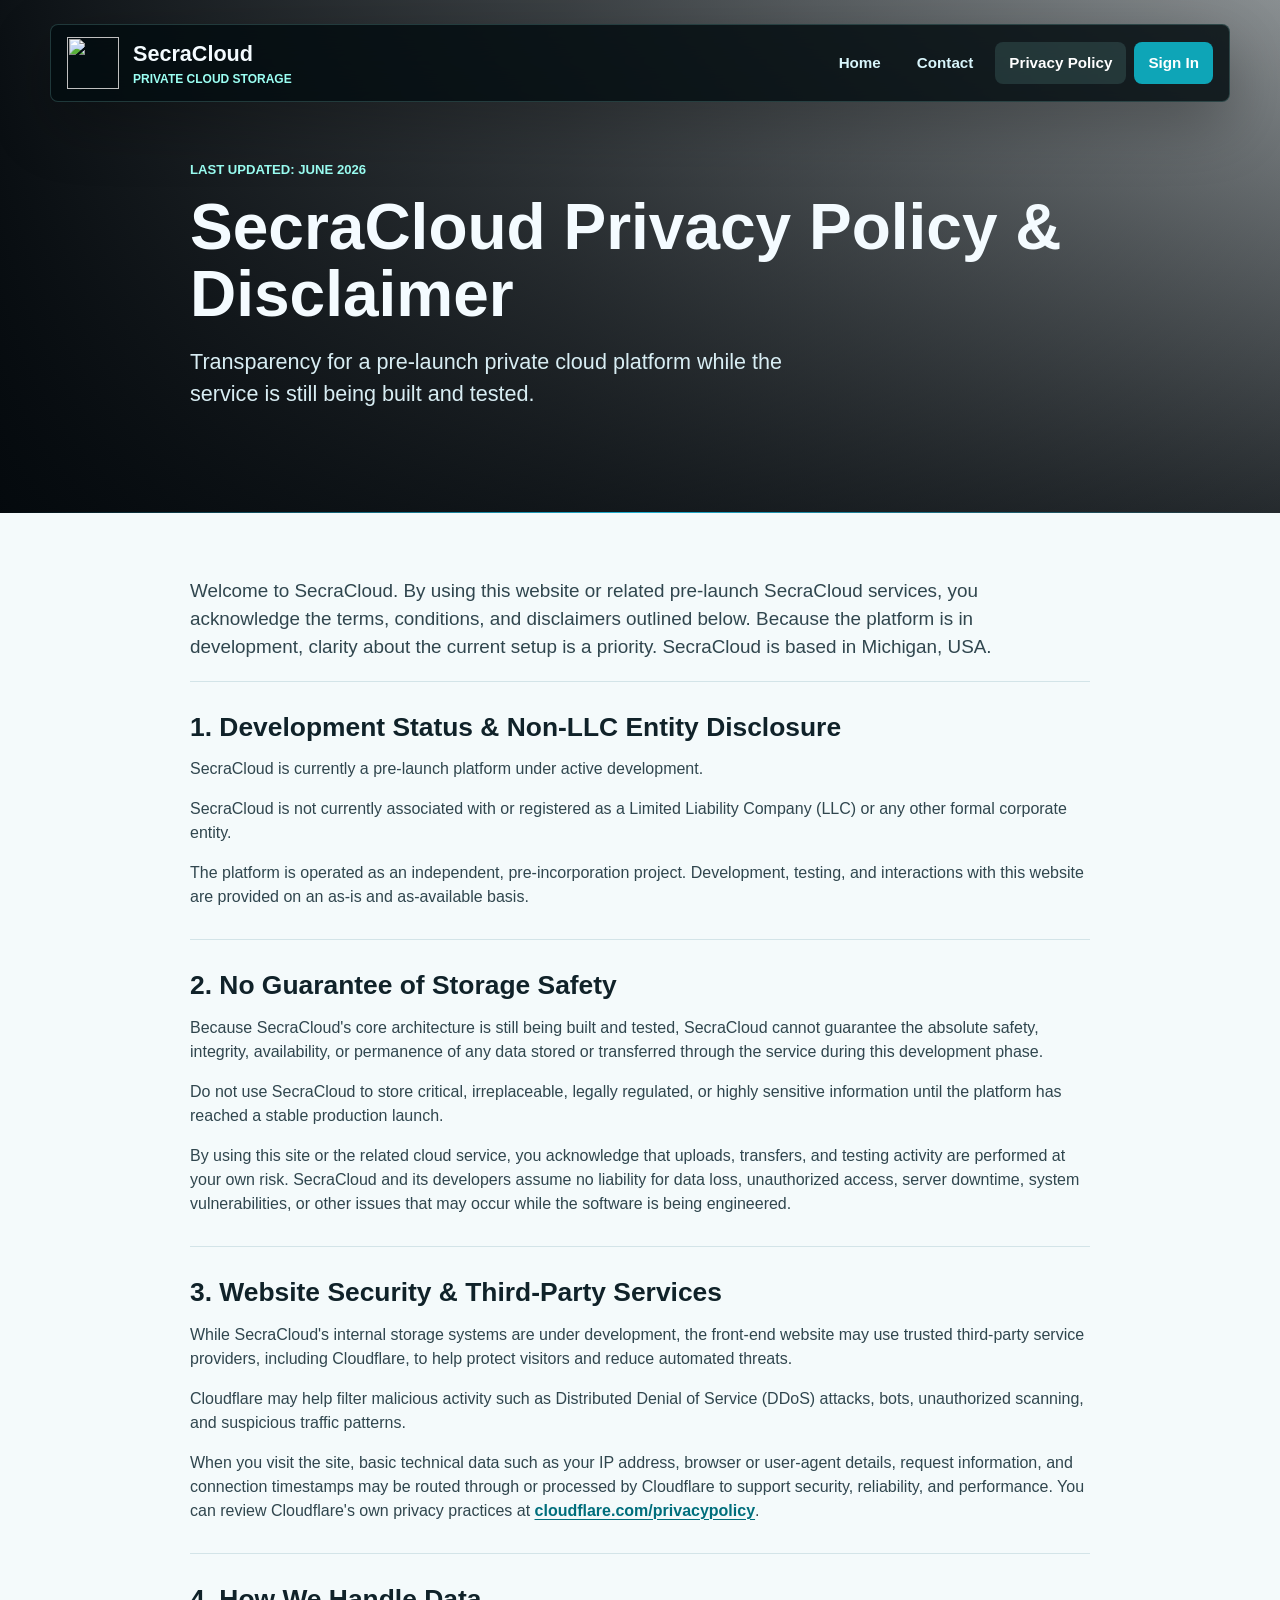
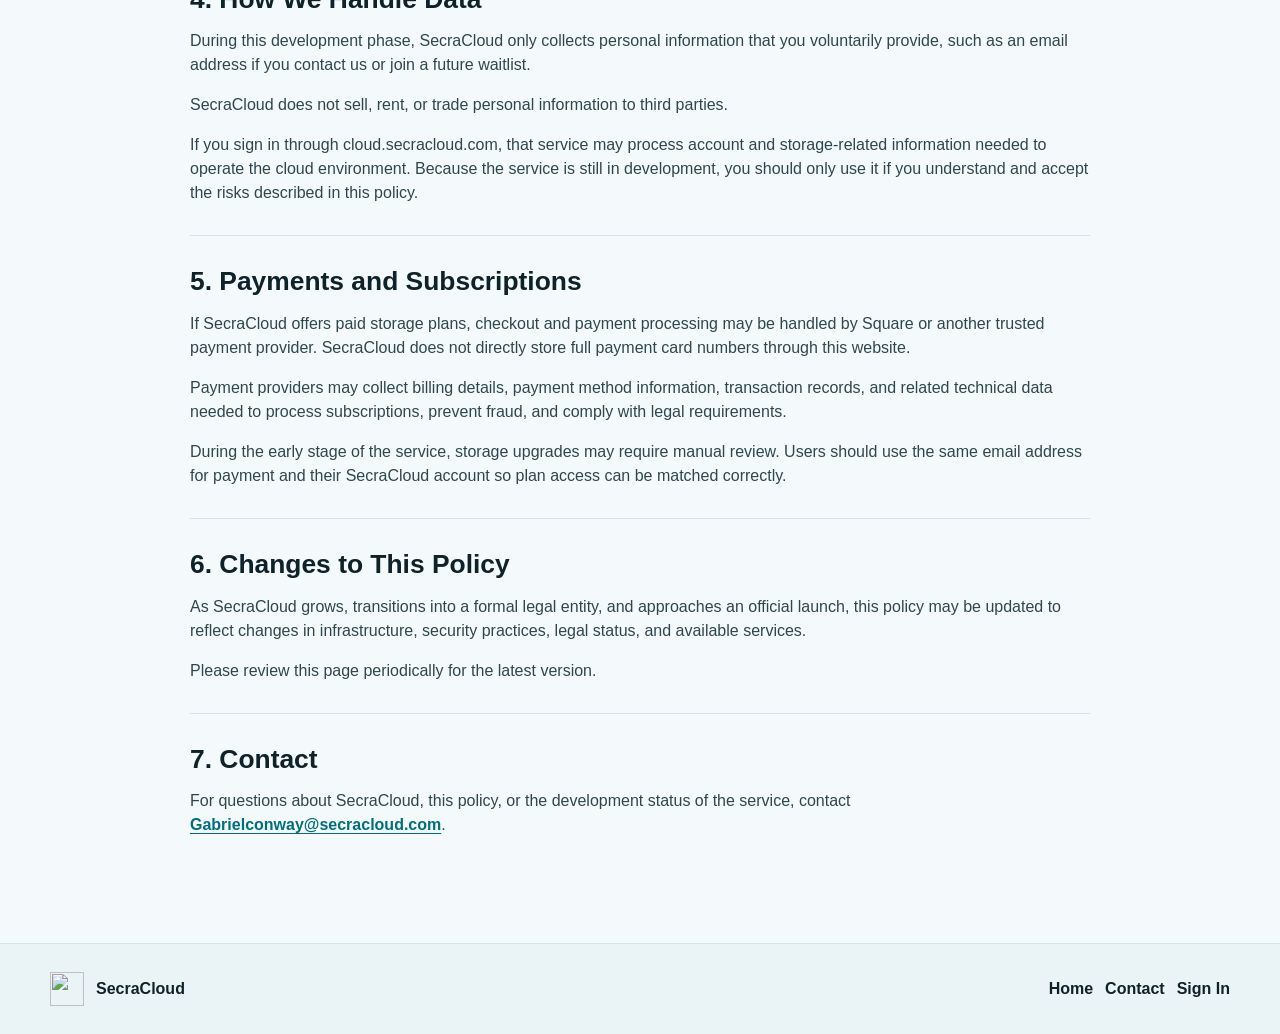
==== privacy.html @ a63d8fef "Add files via upload" ====
<!doctype html>
<html lang="en">
  <head>
    <meta charset="utf-8">
    <meta name="viewport" content="width=device-width, initial-scale=1">
    <title>Privacy Policy | SecraCloud</title>
    <meta
      name="description"
      content="SecraCloud privacy policy and development-phase disclaimer."
    >
    <link rel="icon" href="assets/favicon.png" type="image/png">
    <link rel="alternate icon" href="assets/favicon.svg" type="image/svg+xml">
    <link rel="stylesheet" href="styles.css">
  </head>
  <body class="policy-page">
    <header class="site-header">
      <nav class="nav-shell" aria-label="Primary navigation">
        <a class="brand" href="index.html" aria-label="SecraCloud home">
          <img src="assets/favicon.png" alt="" width="52" height="52">
          <span>
            <span class="brand-name">SecraCloud</span>
            <span class="brand-tagline">Private cloud storage</span>
          </span>
        </a>
        <div class="nav-links">
          <a href="index.html">Home</a>
          <a href="index.html#contact">Contact</a>
          <a aria-current="page" href="privacy.html">Privacy Policy</a>
          <a class="nav-action" href="https://cloud.secracloud.com">Sign In</a>
        </div>
      </nav>
    </header>

    <main>
      <section class="page-hero" aria-labelledby="policy-title">
        <div class="hero-inner compact">
          <p class="eyebrow">Last updated: June 2026</p>
          <h1 id="policy-title">SecraCloud Privacy Policy &amp; Disclaimer</h1>
          <p class="hero-copy">
            Transparency for a pre-launch private cloud platform while the
            service is still being built and tested.
          </p>
        </div>
      </section>

      <article class="policy-main">
        <div class="policy-content">
          <p class="policy-intro">
            Welcome to SecraCloud. By using this website or related pre-launch
            SecraCloud services, you acknowledge the terms, conditions, and
            disclaimers outlined below. Because the platform is in development,
            clarity about the current setup is a priority. SecraCloud is based
            in Michigan, USA.
          </p>

          <section class="policy-section">
            <h2>1. Development Status &amp; Non-LLC Entity Disclosure</h2>
            <p>
              SecraCloud is currently a pre-launch platform under active
              development.
            </p>
            <p>
              SecraCloud is not currently associated with or registered as a
              Limited Liability Company (LLC) or any other formal corporate
              entity.
            </p>
            <p>
              The platform is operated as an independent, pre-incorporation
              project. Development, testing, and interactions with this website
              are provided on an as-is and as-available basis.
            </p>
          </section>

          <section class="policy-section">
            <h2>2. No Guarantee of Storage Safety</h2>
            <p>
              Because SecraCloud's core architecture is still being built and
              tested, SecraCloud cannot guarantee the absolute safety, integrity,
              availability, or permanence of any data stored or transferred
              through the service during this development phase.
            </p>
            <p>
              Do not use SecraCloud to store critical, irreplaceable, legally
              regulated, or highly sensitive information until the platform has
              reached a stable production launch.
            </p>
            <p>
              By using this site or the related cloud service, you acknowledge
              that uploads, transfers, and testing activity are performed at your
              own risk. SecraCloud and its developers assume no liability for
              data loss, unauthorized access, server downtime, system
              vulnerabilities, or other issues that may occur while the software
              is being engineered.
            </p>
          </section>

          <section class="policy-section">
            <h2>3. Website Security &amp; Third-Party Services</h2>
            <p>
              While SecraCloud's internal storage systems are under development,
              the front-end website may use trusted third-party service
              providers, including Cloudflare, to help protect visitors and
              reduce automated threats.
            </p>
            <p>
              Cloudflare may help filter malicious activity such as Distributed
              Denial of Service (DDoS) attacks, bots, unauthorized scanning, and
              suspicious traffic patterns.
            </p>
            <p>
              When you visit the site, basic technical data such as your IP
              address, browser or user-agent details, request information, and
              connection timestamps may be routed through or processed by
              Cloudflare to support security, reliability, and performance. You
              can review Cloudflare's own privacy practices at
              <a href="https://www.cloudflare.com/privacypolicy/">cloudflare.com/privacypolicy</a>.
            </p>
          </section>

          <section class="policy-section">
            <h2>4. How We Handle Data</h2>
            <p>
              During this development phase, SecraCloud only collects personal
              information that you voluntarily provide, such as an email address
              if you contact us or join a future waitlist.
            </p>
            <p>
              SecraCloud does not sell, rent, or trade personal information to
              third parties.
            </p>
            <p>
              If you sign in through cloud.secracloud.com, that service may
              process account and storage-related information needed to operate
              the cloud environment. Because the service is still in development,
              you should only use it if you understand and accept the risks
              described in this policy.
            </p>
          </section>

          <section class="policy-section">
            <h2>5. Payments and Subscriptions</h2>
            <p>
              If SecraCloud offers paid storage plans, checkout and payment
              processing may be handled by Square or another trusted payment
              provider. SecraCloud does not directly store full payment card
              numbers through this website.
            </p>
            <p>
              Payment providers may collect billing details, payment method
              information, transaction records, and related technical data needed
              to process subscriptions, prevent fraud, and comply with legal
              requirements.
            </p>
            <p>
              During the early stage of the service, storage upgrades may require
              manual review. Users should use the same email address for payment
              and their SecraCloud account so plan access can be matched
              correctly.
            </p>
          </section>

          <section class="policy-section">
            <h2>6. Changes to This Policy</h2>
            <p>
              As SecraCloud grows, transitions into a formal legal entity, and
              approaches an official launch, this policy may be updated to
              reflect changes in infrastructure, security practices, legal
              status, and available services.
            </p>
            <p>
              Please review this page periodically for the latest version.
            </p>
          </section>

          <section class="policy-section">
            <h2>7. Contact</h2>
            <p>
              For questions about SecraCloud, this policy, or the development
              status of the service, contact
              <a href="mailto:Gabrielconway@secracloud.com?subject=SecraCloud%20Inquiry">Gabrielconway@secracloud.com</a>.
            </p>
          </section>
        </div>
      </article>
    </main>

    <footer class="site-footer light-footer">
      <div class="footer-inner">
        <a class="footer-brand" href="index.html">
          <img src="assets/favicon.png" alt="" width="34" height="34">
          <span>SecraCloud</span>
        </a>
        <div class="footer-links">
          <a href="index.html">Home</a>
          <a href="mailto:Gabrielconway@secracloud.com?subject=SecraCloud%20Inquiry">Contact</a>
          <a href="https://cloud.secracloud.com">Sign In</a>
        </div>
      </div>
    </footer>
  </body>
</html>
---- styles.css ----
:root {
  color-scheme: dark;
  --night: #02070b;
  --panel: #07151a;
  --panel-soft: #0b2028;
  --text: #f4fbff;
  --muted: #b9d0d8;
  --line: rgba(155, 255, 243, 0.18);
  --cyan: #22d6ff;
  --aqua: #9bfff3;
  --teal: #0ea5b7;
  --violet: #7b6dff;
  --paper: #f4fafb;
  --paper-ink: #102229;
  --paper-muted: #557079;
}

* {
  box-sizing: border-box;
}

html {
  min-width: 320px;
  scroll-behavior: smooth;
}

body {
  margin: 0;
  background: var(--night);
  color: var(--text);
  font-family: Inter, "Avenir Next", Helvetica, Arial, sans-serif;
  line-height: 1.5;
  letter-spacing: 0;
}

a {
  color: inherit;
  text-decoration: none;
}

img {
  display: block;
  max-width: 100%;
}

.site-header {
  position: fixed;
  top: 0;
  left: 0;
  z-index: 10;
  width: 100%;
  padding: 24px;
}

.nav-shell {
  display: flex;
  align-items: center;
  justify-content: space-between;
  width: min(100%, 1180px);
  min-height: 78px;
  margin: 0 auto;
  padding: 12px 16px;
  border: 1px solid var(--line);
  border-radius: 8px;
  background: rgba(3, 12, 16, 0.84);
  box-shadow: 0 22px 60px rgba(0, 0, 0, 0.28);
  backdrop-filter: blur(18px);
}

.brand {
  display: inline-flex;
  align-items: center;
  min-width: 0;
  gap: 14px;
}

.brand img {
  width: 52px;
  height: 52px;
  flex: 0 0 52px;
}

.brand-name,
.brand-tagline {
  display: block;
}

.brand-name {
  color: var(--text);
  font-size: 1.35rem;
  font-weight: 800;
}

.brand-tagline {
  color: var(--aqua);
  font-size: 0.75rem;
  font-weight: 700;
  text-transform: uppercase;
}

.nav-links {
  display: flex;
  align-items: center;
  justify-content: flex-end;
  gap: 8px;
}

.nav-links a {
  display: inline-flex;
  align-items: center;
  justify-content: center;
  min-height: 42px;
  padding: 0 14px;
  border-radius: 8px;
  color: #d8f5fb;
  font-size: 0.95rem;
  font-weight: 700;
  white-space: nowrap;
}

.nav-links a:hover,
.nav-links a:focus-visible,
.nav-links a[aria-current="page"] {
  background: rgba(155, 255, 243, 0.12);
  color: #ffffff;
  outline: none;
}

.nav-links .nav-action {
  background: var(--teal);
  color: #ffffff;
}

.nav-links .nav-action:hover,
.nav-links .nav-action:focus-visible {
  background: #13b7ca;
}

.hero,
.page-hero {
  position: relative;
  min-height: 86svh;
  padding: 160px 24px 72px;
  display: flex;
  align-items: center;
  overflow: hidden;
  background:
    linear-gradient(90deg, rgba(2, 7, 11, 0.94), rgba(2, 7, 11, 0.66) 44%, rgba(2, 7, 11, 0.2)),
    linear-gradient(180deg, rgba(2, 7, 11, 0.3), rgba(2, 7, 11, 0.82)),
    url("assets/secracloud-background.svg") center / cover no-repeat;
}

.page-hero {
  min-height: 56svh;
}

.hero::after,
.page-hero::after {
  content: "";
  position: absolute;
  inset: auto 0 0;
  height: 1px;
  background: linear-gradient(90deg, transparent, rgba(34, 214, 255, 0.8), transparent);
}

.hero-inner {
  position: relative;
  z-index: 1;
  width: min(100%, 1180px);
  margin: 0 auto;
}

.hero-inner.compact {
  max-width: 900px;
}

.eyebrow {
  margin: 0 0 14px;
  color: var(--aqua);
  font-size: 0.82rem;
  font-weight: 800;
  text-transform: uppercase;
}

.eyebrow.dark {
  color: var(--teal);
}

h1,
h2,
h3,
p {
  margin-top: 0;
}

h1 {
  max-width: 760px;
  margin-bottom: 18px;
  font-size: 5.4rem;
  line-height: 0.95;
  font-weight: 850;
}

.page-hero h1 {
  max-width: 920px;
  color: var(--text);
  font-size: 4rem;
  line-height: 1.05;
}

.hero-copy {
  max-width: 640px;
  margin-bottom: 30px;
  color: #d8edf3;
  font-size: 1.35rem;
}

.hero-actions {
  display: flex;
  flex-wrap: wrap;
  gap: 12px;
}

.button {
  display: inline-flex;
  align-items: center;
  justify-content: center;
  min-height: 52px;
  min-width: 148px;
  padding: 0 22px;
  border: 1px solid rgba(255, 255, 255, 0.18);
  border-radius: 8px;
  font-weight: 800;
}

.button-primary {
  border-color: transparent;
  background: var(--teal);
  color: #ffffff;
  box-shadow: 0 16px 40px rgba(14, 165, 183, 0.28);
}

.button-primary:hover,
.button-primary:focus-visible {
  background: #13b7ca;
  outline: none;
}

.button-secondary {
  background: rgba(3, 12, 16, 0.54);
  color: #ffffff;
}

.button-secondary:hover,
.button-secondary:focus-visible {
  border-color: rgba(155, 255, 243, 0.42);
  background: rgba(155, 255, 243, 0.12);
  outline: none;
}

.status-band {
  background: var(--paper);
  color: var(--paper-ink);
  padding: 58px 24px 92px;
}

.content-wrap,
.footer-inner {
  width: min(100%, 1180px);
  margin: 0 auto;
}

.section-heading {
  max-width: 700px;
  margin-bottom: 28px;
}

.section-heading h2 {
  margin-bottom: 0;
  font-size: 2.35rem;
  line-height: 1.1;
}

.signal-grid {
  display: grid;
  grid-template-columns: repeat(4, minmax(0, 1fr));
  gap: 16px;
}

.signal-card {
  min-height: 180px;
  padding: 24px;
  border: 1px solid #d6e8ec;
  border-radius: 8px;
  background: #ffffff;
}

.signal-card h3 {
  margin-bottom: 10px;
  font-size: 1.18rem;
}

.signal-card p {
  margin-bottom: 0;
  color: var(--paper-muted);
}

.storage-band {
  padding: 92px 24px;
  background:
    linear-gradient(180deg, #eaf4f6 0%, #f8fcfd 48%, #e6f3f5 100%);
  color: var(--paper-ink);
}

.storage-layout {
  display: grid;
  grid-template-columns: minmax(0, 1fr) minmax(340px, 0.78fr);
  gap: 52px;
  align-items: center;
}

.storage-layout .section-heading {
  margin-bottom: 0;
}

.storage-layout .section-heading p:not(.eyebrow) {
  max-width: 650px;
  margin-bottom: 0;
  color: #30464e;
  font-size: 1.14rem;
}

.storage-panel {
  padding: 34px;
  border: 1px solid #cbe3e8;
  border-radius: 8px;
  background: #ffffff;
  box-shadow: 0 26px 70px rgba(16, 34, 41, 0.1);
}

.storage-kicker {
  margin-bottom: 12px;
  color: var(--teal);
  font-size: 0.78rem;
  font-weight: 800;
  text-transform: uppercase;
}

.storage-panel h3 {
  margin-bottom: 12px;
  color: var(--paper-ink);
  font-size: 1.5rem;
  line-height: 1.18;
}

.storage-panel p {
  color: var(--paper-muted);
}

.tier-list {
  display: grid;
  grid-template-columns: repeat(3, minmax(0, 1fr));
  gap: 10px;
  margin: 26px 0;
}

.tier-list span {
  display: inline-flex;
  align-items: center;
  justify-content: center;
  min-height: 54px;
  border: 1px solid #d5eaee;
  border-radius: 8px;
  background: #f4fafb;
  color: #0f4b55;
  font-weight: 850;
}

.contact-band {
  position: relative;
  padding: 104px 24px 96px;
  background:
    linear-gradient(90deg, rgba(2, 7, 11, 0.96), rgba(2, 7, 11, 0.84) 52%, rgba(2, 7, 11, 0.7)),
    linear-gradient(180deg, rgba(2, 7, 11, 1), rgba(7, 21, 26, 0.88)),
    url("assets/secracloud-background.svg") center / cover no-repeat;
  color: var(--text);
}

.contact-band::before {
  content: "";
  position: absolute;
  inset: 0 0 auto;
  height: 1px;
  background: linear-gradient(90deg, transparent, rgba(155, 255, 243, 0.42), transparent);
}

.contact-layout {
  display: grid;
  grid-template-columns: minmax(0, 1fr) minmax(340px, 0.74fr);
  gap: 72px;
  align-items: center;
}

.contact-layout .section-heading {
  margin-bottom: 0;
}

.contact-layout .section-heading p:not(.eyebrow) {
  max-width: 620px;
  margin-bottom: 0;
  color: #d8edf3;
  font-size: 1.14rem;
}

.contact-panel {
  padding: 34px;
  border: 1px solid var(--line);
  border-radius: 8px;
  background: rgba(7, 21, 26, 0.82);
  box-shadow: 0 28px 70px rgba(0, 0, 0, 0.28);
  backdrop-filter: blur(16px);
}

.contact-label {
  margin-bottom: 12px;
  color: var(--aqua);
  font-size: 0.78rem;
  font-weight: 800;
  text-transform: uppercase;
}

.contact-email {
  display: inline-block;
  padding: 12px 0;
  color: #ffffff;
  font-size: 1.2rem;
  font-weight: 800;
  overflow-wrap: anywhere;
}

.contact-email:hover,
.contact-email:focus-visible {
  color: var(--aqua);
  outline: none;
}

.contact-meta {
  margin: 0;
  color: var(--muted);
  font-weight: 700;
}

.contact-note {
  margin: 10px 0 0;
  color: #cbe0e7;
}

.contact-divider {
  width: 100%;
  height: 1px;
  margin: 24px 0;
  background: linear-gradient(90deg, rgba(155, 255, 243, 0.34), transparent);
}

.policy-page {
  background: var(--paper);
  color: var(--paper-ink);
}

.policy-main {
  padding: 64px 24px 76px;
}

.policy-content {
  width: min(100%, 900px);
  margin: 0 auto;
}

.policy-intro {
  color: #30464e;
  font-size: 1.18rem;
}

.policy-section {
  padding: 30px 0;
  border-top: 1px solid #d3e4e8;
}

.policy-section h2 {
  margin-bottom: 14px;
  font-size: 1.65rem;
  line-height: 1.2;
}

.policy-section p {
  color: #30464e;
}

.policy-section p:last-child {
  margin-bottom: 0;
}

.policy-section a {
  color: #006e7c;
  font-weight: 800;
  text-decoration: underline;
  text-decoration-thickness: 1px;
  text-underline-offset: 3px;
}

.site-footer {
  background: #02070b;
  color: #d8edf3;
  padding: 28px 24px;
  border-top: 1px solid rgba(155, 255, 243, 0.16);
}

.light-footer {
  background: #eaf4f6;
  color: var(--paper-ink);
  border-top: 1px solid #d3e4e8;
}

.footer-inner {
  display: flex;
  align-items: center;
  justify-content: space-between;
  gap: 18px;
}

.footer-brand,
.footer-links {
  display: flex;
  align-items: center;
  gap: 12px;
}

.footer-brand {
  font-weight: 800;
}

.footer-links a {
  color: inherit;
  font-weight: 700;
}

.footer-links a:hover,
.footer-links a:focus-visible {
  color: var(--teal);
  outline: none;
}

.not-found .hero {
  min-height: 100svh;
}

@media (max-width: 820px) {
  .site-header {
    padding: 14px;
  }

  .nav-shell {
    align-items: flex-start;
    flex-direction: column;
    gap: 12px;
    padding: 12px;
  }

  .nav-links {
    width: 100%;
    flex-wrap: wrap;
    justify-content: flex-start;
    gap: 6px;
    padding-bottom: 2px;
  }

  .hero,
  .page-hero {
    min-height: 84svh;
    padding: 190px 18px 54px;
  }

  .page-hero {
    min-height: 62svh;
  }

  h1,
  .page-hero h1 {
    font-size: 3.05rem;
    line-height: 1;
  }

  .hero-copy {
    font-size: 1.08rem;
  }

  .status-band,
  .storage-band,
  .policy-main {
    padding-right: 18px;
    padding-left: 18px;
  }

  .signal-grid {
    grid-template-columns: repeat(2, minmax(0, 1fr));
  }

  .contact-band {
    padding-top: 76px;
    padding-bottom: 78px;
    padding-right: 18px;
    padding-left: 18px;
  }

  .contact-layout {
    grid-template-columns: 1fr;
    gap: 28px;
  }

  .storage-layout {
    grid-template-columns: 1fr;
    gap: 28px;
  }

  .section-heading h2 {
    font-size: 2rem;
  }

  .footer-inner {
    align-items: flex-start;
    flex-direction: column;
  }
}

@media (max-width: 460px) {
  .brand img {
    width: 46px;
    height: 46px;
    flex-basis: 46px;
  }

  .brand-name {
    font-size: 1.12rem;
  }

  .brand-tagline {
    font-size: 0.68rem;
  }

  .nav-links a {
    min-height: 38px;
    padding: 0 9px;
    font-size: 0.82rem;
  }

  h1,
  .page-hero h1 {
    font-size: 2.45rem;
  }

  .button {
    width: 100%;
  }

  .signal-grid {
    grid-template-columns: 1fr;
  }

  .storage-panel {
    padding: 26px;
  }

  .tier-list {
    grid-template-columns: 1fr;
  }

  .contact-panel {
    padding: 26px;
  }

  .contact-email {
    font-size: 1rem;
  }
}
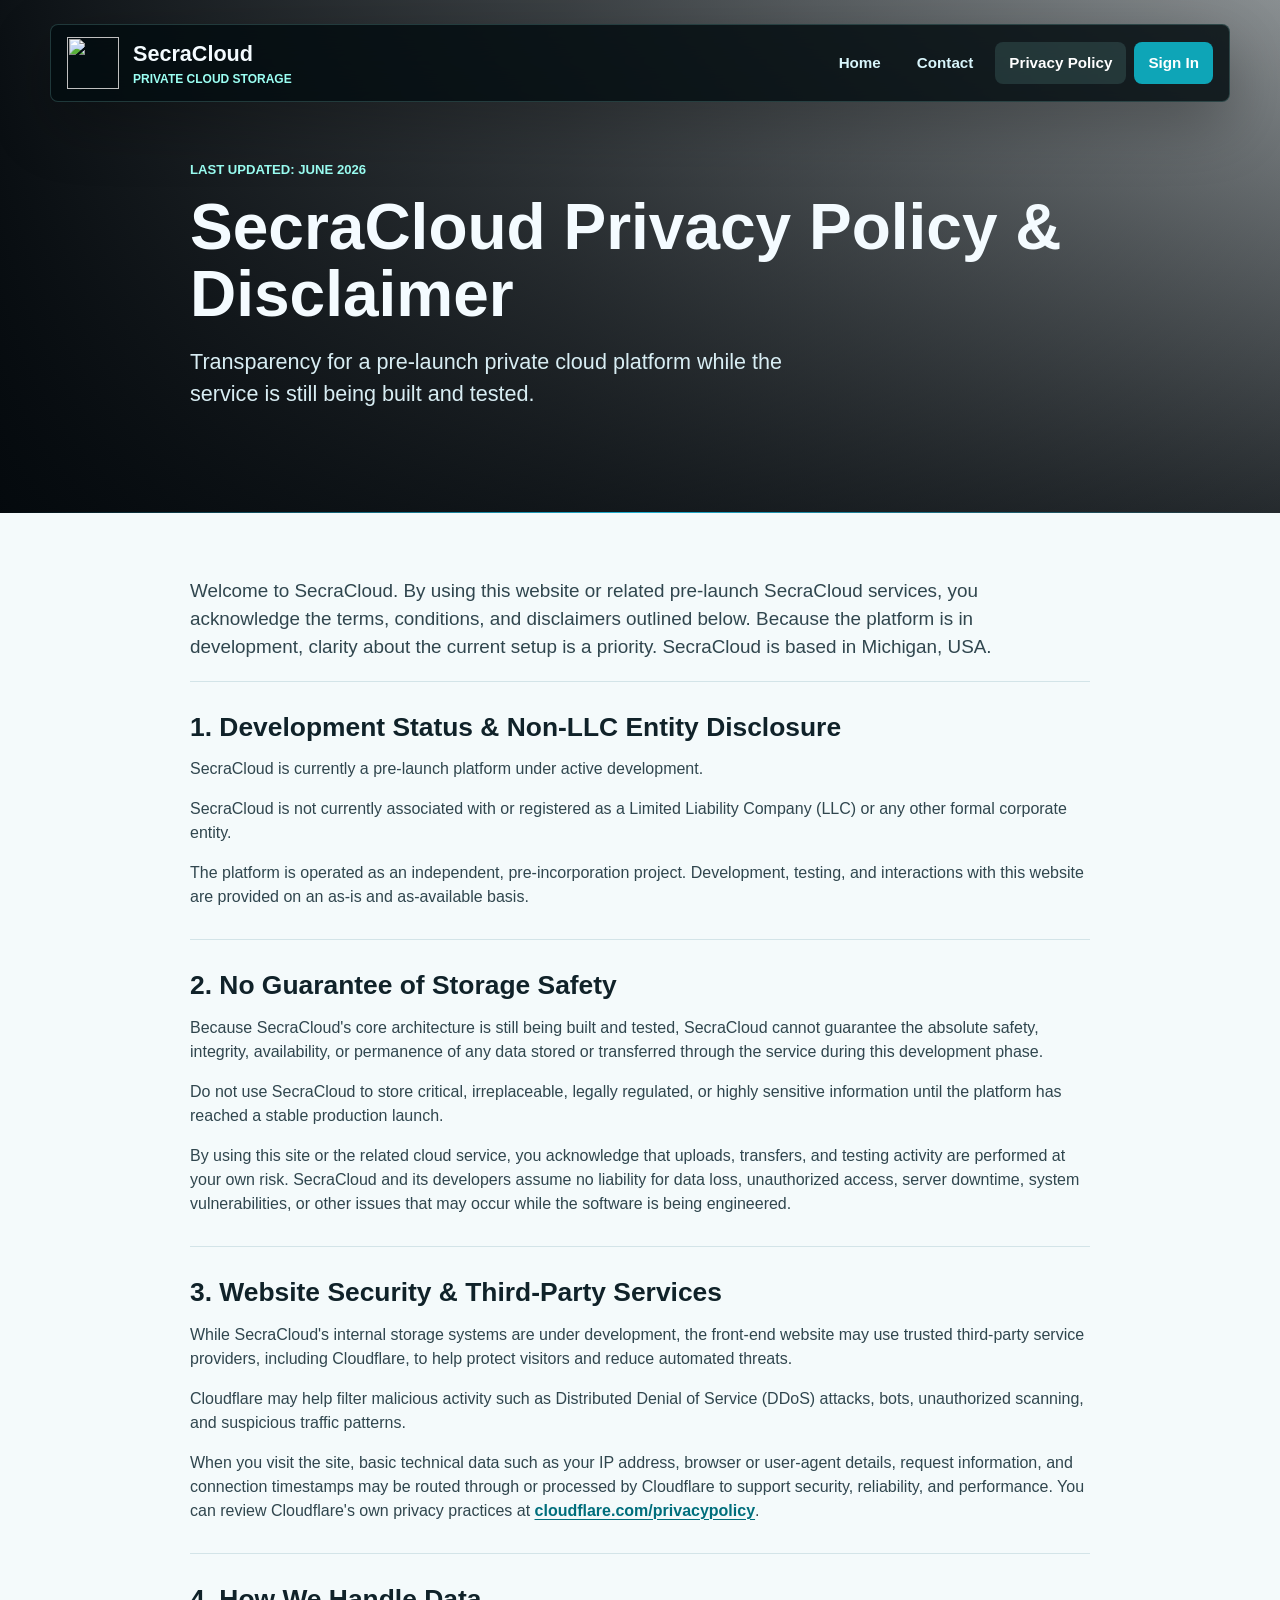
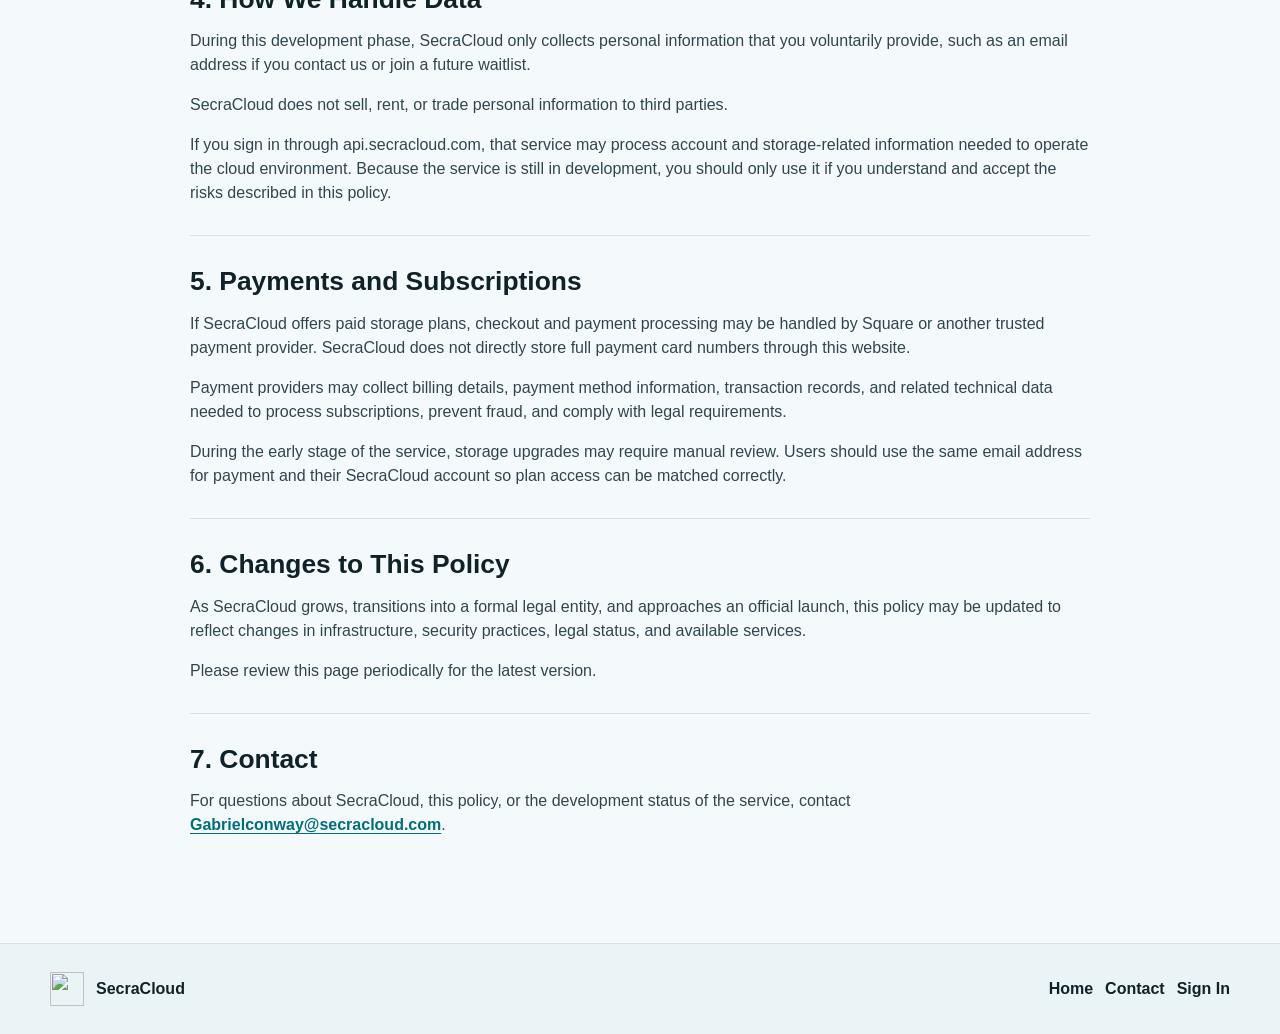
==== commit 07c5e872: "Add files via upload" ====
--- a/privacy.html
+++ b/privacy.html
@@ -26,7 +26,7 @@
           <a href="index.html">Home</a>
           <a href="index.html#contact">Contact</a>
           <a aria-current="page" href="privacy.html">Privacy Policy</a>
-          <a class="nav-action" href="https://cloud.secracloud.com">Sign In</a>
+          <a class="nav-action" href="https://api.secracloud.com">Sign In</a>
         </div>
       </nav>
     </header>
@@ -129,7 +129,7 @@
               third parties.
             </p>
             <p>
-              If you sign in through cloud.secracloud.com, that service may
+              If you sign in through api.secracloud.com, that service may
               process account and storage-related information needed to operate
               the cloud environment. Because the service is still in development,
               you should only use it if you understand and accept the risks
@@ -193,7 +193,7 @@
         <div class="footer-links">
           <a href="index.html">Home</a>
           <a href="mailto:Gabrielconway@secracloud.com?subject=SecraCloud%20Inquiry">Contact</a>
-          <a href="https://cloud.secracloud.com">Sign In</a>
+          <a href="https://api.secracloud.com">Sign In</a>
         </div>
       </div>
     </footer>
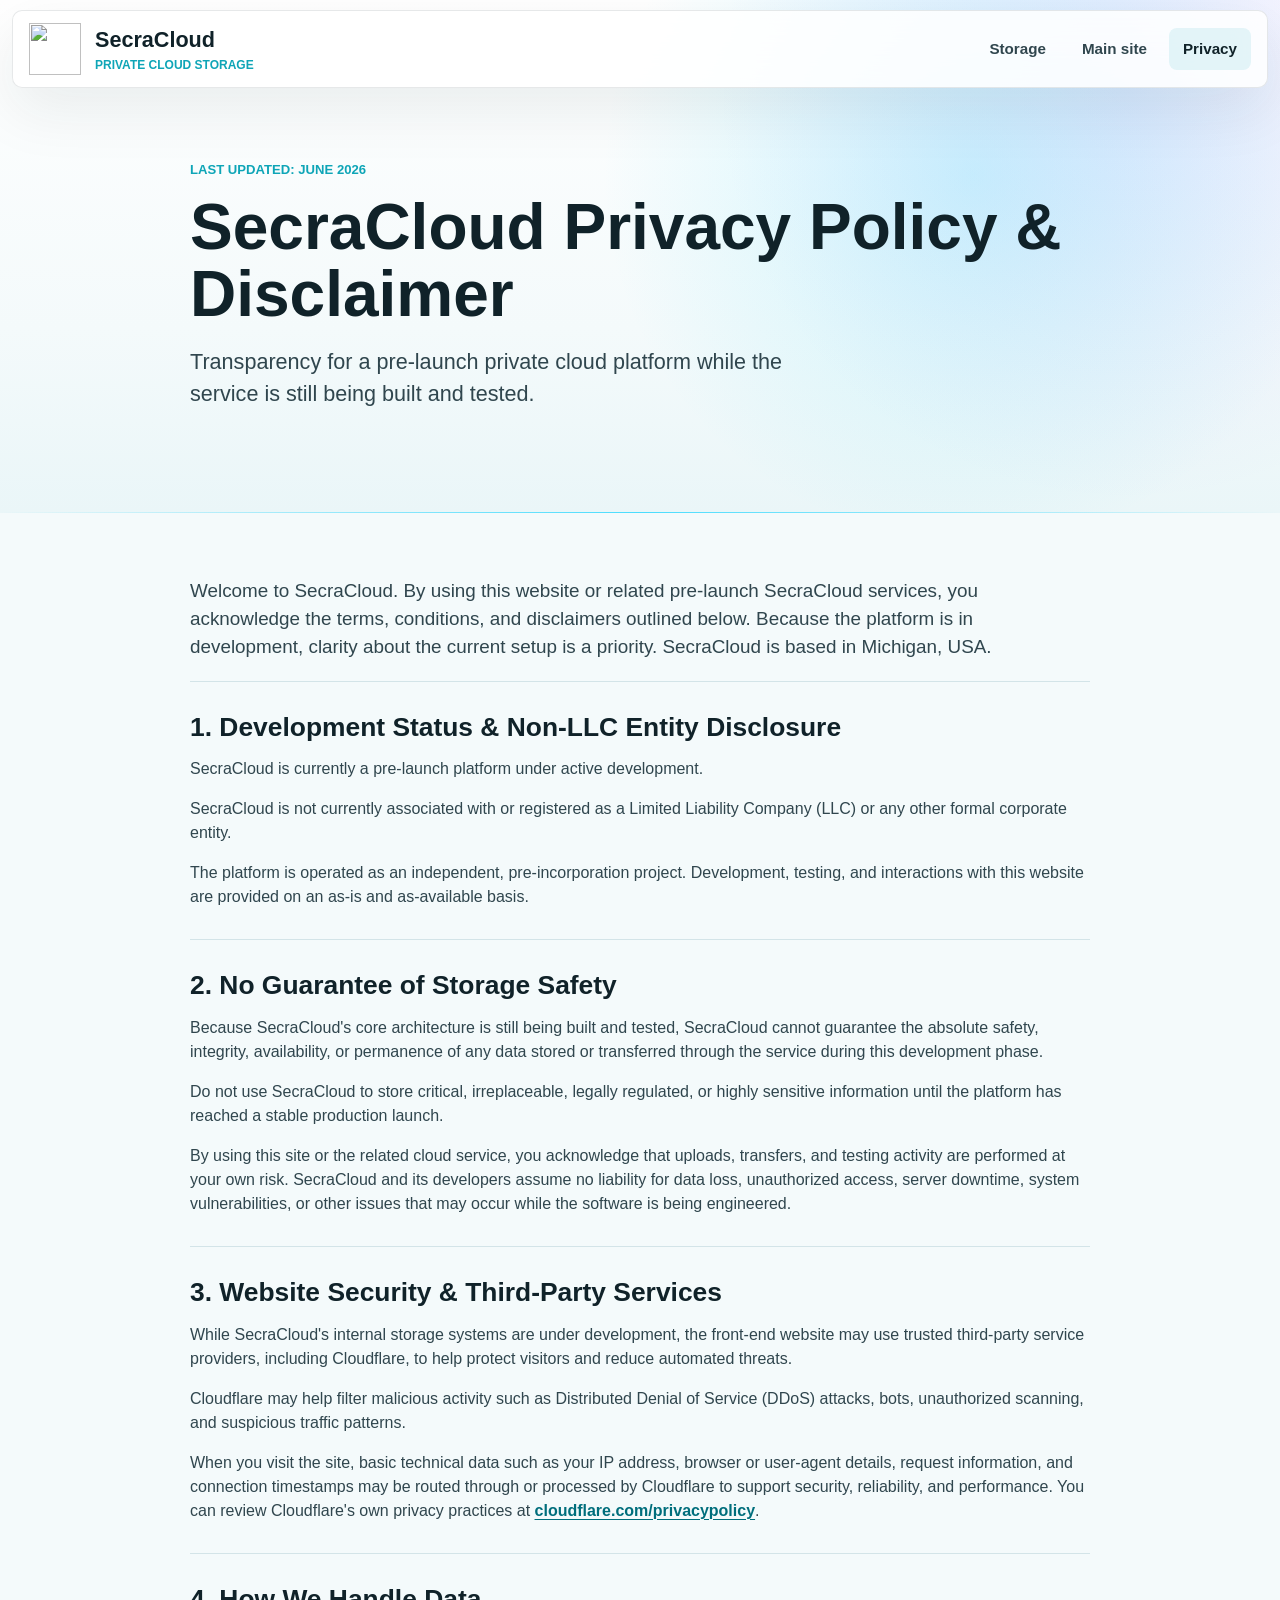
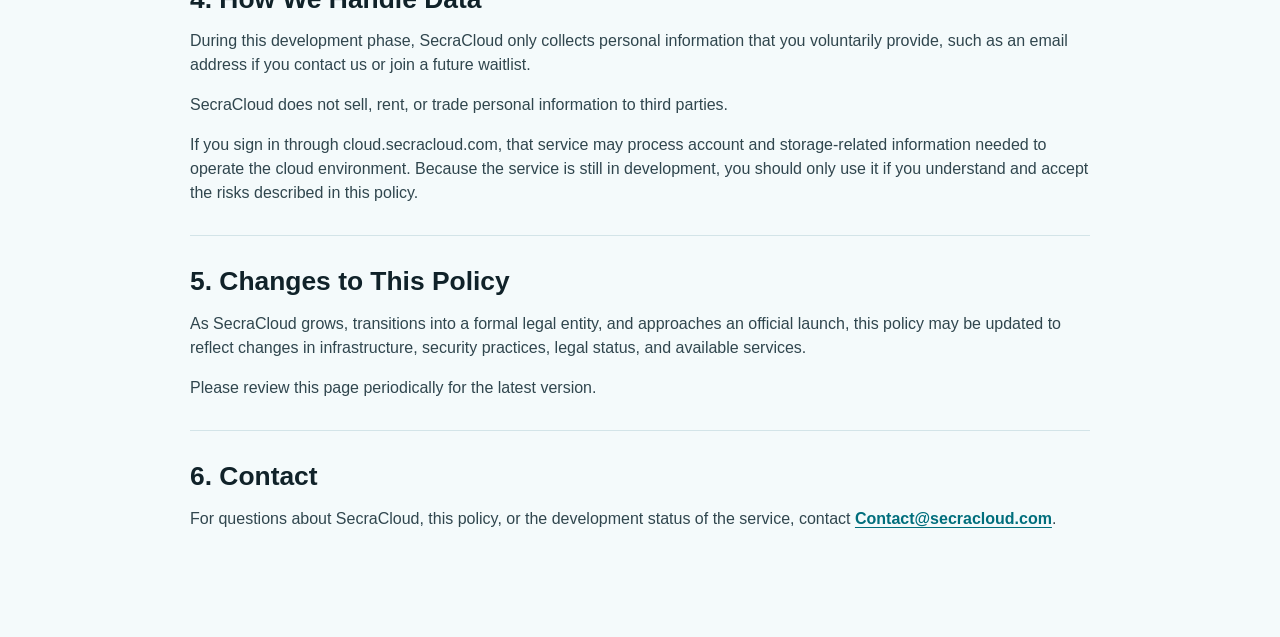
==== commit b57959a1: "Add files via upload" ====
--- a/privacy.html
+++ b/privacy.html
@@ -1,201 +1,137 @@
 <!doctype html>
-<html lang="en">
-  <head>
-    <meta charset="utf-8">
-    <meta name="viewport" content="width=device-width, initial-scale=1">
-    <title>Privacy Policy | SecraCloud</title>
-    <meta
-      name="description"
-      content="SecraCloud privacy policy and development-phase disclaimer."
-    >
-    <link rel="icon" href="assets/favicon.png" type="image/png">
-    <link rel="alternate icon" href="assets/favicon.svg" type="image/svg+xml">
-    <link rel="stylesheet" href="styles.css">
-  </head>
-  <body class="policy-page">
-    <header class="site-header">
-      <nav class="nav-shell" aria-label="Primary navigation">
-        <a class="brand" href="index.html" aria-label="SecraCloud home">
-          <img src="assets/favicon.png" alt="" width="52" height="52">
-          <span>
-            <span class="brand-name">SecraCloud</span>
-            <span class="brand-tagline">Private cloud storage</span>
-          </span>
-        </a>
-        <div class="nav-links">
-          <a href="index.html">Home</a>
-          <a href="index.html#contact">Contact</a>
-          <a aria-current="page" href="privacy.html">Privacy Policy</a>
-          <a class="nav-action" href="https://api.secracloud.com">Sign In</a>
-        </div>
-      </nav>
-    </header>
+<html lang="en" data-theme="dark">
+<head>
+  <meta charset="utf-8">
+  <meta name="viewport" content="width=device-width,initial-scale=1">
+  <meta name="theme-color" content="#030812">
+  <title>Privacy Policy | SecraCloud</title>
+  <meta name="description" content="SecraCloud privacy policy and development-phase disclaimer.">
+  <link rel="icon" href="assets/favicon.png" type="image/png">
+  <link rel="alternate icon" href="assets/favicon.svg" type="image/svg+xml">
+  <script>
+    document.documentElement.dataset.theme = localStorage.getItem("secracloud-theme") || "dark";
+  </script>
+  <link rel="stylesheet" href="styles.css?v=secracloud-polish-20260701">
+</head>
+<body class="policy-page">
+  <header class="site-header">
+    <nav class="nav-shell" aria-label="Primary navigation">
+      <a class="brand" href="/" aria-label="SecraCloud storage">
+        <img src="assets/favicon.png" alt="" width="52" height="52">
+        <span>
+          <span class="brand-name">SecraCloud</span>
+          <span class="brand-tagline">Private cloud storage</span>
+        </span>
+      </a>
+      <div class="nav-links">
+        <a href="/">Storage</a>
+        <a href="https://secracloud.com">Main site</a>
+        <a aria-current="page" href="/privacy.html">Privacy</a>
+      </div>
+    </nav>
+  </header>
 
-    <main>
-      <section class="page-hero" aria-labelledby="policy-title">
-        <div class="hero-inner compact">
-          <p class="eyebrow">Last updated: June 2026</p>
-          <h1 id="policy-title">SecraCloud Privacy Policy &amp; Disclaimer</h1>
-          <p class="hero-copy">
-            Transparency for a pre-launch private cloud platform while the
-            service is still being built and tested.
+  <main>
+    <section class="page-hero" aria-labelledby="policy-title">
+      <div class="hero-inner compact">
+        <p class="eyebrow">Last updated: June 2026</p>
+        <h1 id="policy-title">SecraCloud Privacy Policy &amp; Disclaimer</h1>
+        <p class="hero-copy">
+          Transparency for a pre-launch private cloud platform while the service is still being built and tested.
+        </p>
+      </div>
+    </section>
+
+    <article class="policy-main">
+      <div class="policy-content">
+        <p class="policy-intro">
+          Welcome to SecraCloud. By using this website or related pre-launch SecraCloud services, you acknowledge the
+          terms, conditions, and disclaimers outlined below. Because the platform is in development, clarity about the
+          current setup is a priority. SecraCloud is based in Michigan, USA.
+        </p>
+
+        <section class="policy-section">
+          <h2>1. Development Status &amp; Non-LLC Entity Disclosure</h2>
+          <p>SecraCloud is currently a pre-launch platform under active development.</p>
+          <p>
+            SecraCloud is not currently associated with or registered as a Limited Liability Company (LLC) or any other
+            formal corporate entity.
           </p>
-        </div>
-      </section>
+          <p>
+            The platform is operated as an independent, pre-incorporation project. Development, testing, and interactions
+            with this website are provided on an as-is and as-available basis.
+          </p>
+        </section>
 
-      <article class="policy-main">
-        <div class="policy-content">
-          <p class="policy-intro">
-            Welcome to SecraCloud. By using this website or related pre-launch
-            SecraCloud services, you acknowledge the terms, conditions, and
-            disclaimers outlined below. Because the platform is in development,
-            clarity about the current setup is a priority. SecraCloud is based
-            in Michigan, USA.
+        <section class="policy-section">
+          <h2>2. No Guarantee of Storage Safety</h2>
+          <p>
+            Because SecraCloud's core architecture is still being built and tested, SecraCloud cannot guarantee the
+            absolute safety, integrity, availability, or permanence of any data stored or transferred through the service
+            during this development phase.
           </p>
+          <p>
+            Do not use SecraCloud to store critical, irreplaceable, legally regulated, or highly sensitive information
+            until the platform has reached a stable production launch.
+          </p>
+          <p>
+            By using this site or the related cloud service, you acknowledge that uploads, transfers, and testing
+            activity are performed at your own risk. SecraCloud and its developers assume no liability for data loss,
+            unauthorized access, server downtime, system vulnerabilities, or other issues that may occur while the
+            software is being engineered.
+          </p>
+        </section>
 
-          <section class="policy-section">
-            <h2>1. Development Status &amp; Non-LLC Entity Disclosure</h2>
-            <p>
-              SecraCloud is currently a pre-launch platform under active
-              development.
-            </p>
-            <p>
-              SecraCloud is not currently associated with or registered as a
-              Limited Liability Company (LLC) or any other formal corporate
-              entity.
-            </p>
-            <p>
-              The platform is operated as an independent, pre-incorporation
-              project. Development, testing, and interactions with this website
-              are provided on an as-is and as-available basis.
-            </p>
-          </section>
+        <section class="policy-section">
+          <h2>3. Website Security &amp; Third-Party Services</h2>
+          <p>
+            While SecraCloud's internal storage systems are under development, the front-end website may use trusted
+            third-party service providers, including Cloudflare, to help protect visitors and reduce automated threats.
+          </p>
+          <p>
+            Cloudflare may help filter malicious activity such as Distributed Denial of Service (DDoS) attacks, bots,
+            unauthorized scanning, and suspicious traffic patterns.
+          </p>
+          <p>
+            When you visit the site, basic technical data such as your IP address, browser or user-agent details,
+            request information, and connection timestamps may be routed through or processed by Cloudflare to support
+            security, reliability, and performance. You can review Cloudflare's own privacy practices at
+            <a href="https://www.cloudflare.com/privacypolicy/">cloudflare.com/privacypolicy</a>.
+          </p>
+        </section>
 
-          <section class="policy-section">
-            <h2>2. No Guarantee of Storage Safety</h2>
-            <p>
-              Because SecraCloud's core architecture is still being built and
-              tested, SecraCloud cannot guarantee the absolute safety, integrity,
-              availability, or permanence of any data stored or transferred
-              through the service during this development phase.
-            </p>
-            <p>
-              Do not use SecraCloud to store critical, irreplaceable, legally
-              regulated, or highly sensitive information until the platform has
-              reached a stable production launch.
-            </p>
-            <p>
-              By using this site or the related cloud service, you acknowledge
-              that uploads, transfers, and testing activity are performed at your
-              own risk. SecraCloud and its developers assume no liability for
-              data loss, unauthorized access, server downtime, system
-              vulnerabilities, or other issues that may occur while the software
-              is being engineered.
-            </p>
-          </section>
+        <section class="policy-section">
+          <h2>4. How We Handle Data</h2>
+          <p>
+            During this development phase, SecraCloud only collects personal information that you voluntarily provide,
+            such as an email address if you contact us or join a future waitlist.
+          </p>
+          <p>SecraCloud does not sell, rent, or trade personal information to third parties.</p>
+          <p>
+            If you sign in through cloud.secracloud.com, that service may process account and storage-related information
+            needed to operate the cloud environment. Because the service is still in development, you should only use it
+            if you understand and accept the risks described in this policy.
+          </p>
+        </section>
 
-          <section class="policy-section">
-            <h2>3. Website Security &amp; Third-Party Services</h2>
-            <p>
-              While SecraCloud's internal storage systems are under development,
-              the front-end website may use trusted third-party service
-              providers, including Cloudflare, to help protect visitors and
-              reduce automated threats.
-            </p>
-            <p>
-              Cloudflare may help filter malicious activity such as Distributed
-              Denial of Service (DDoS) attacks, bots, unauthorized scanning, and
-              suspicious traffic patterns.
-            </p>
-            <p>
-              When you visit the site, basic technical data such as your IP
-              address, browser or user-agent details, request information, and
-              connection timestamps may be routed through or processed by
-              Cloudflare to support security, reliability, and performance. You
-              can review Cloudflare's own privacy practices at
-              <a href="https://www.cloudflare.com/privacypolicy/">cloudflare.com/privacypolicy</a>.
-            </p>
-          </section>
+        <section class="policy-section">
+          <h2>5. Changes to This Policy</h2>
+          <p>
+            As SecraCloud grows, transitions into a formal legal entity, and approaches an official launch, this policy
+            may be updated to reflect changes in infrastructure, security practices, legal status, and available services.
+          </p>
+          <p>Please review this page periodically for the latest version.</p>
+        </section>
 
-          <section class="policy-section">
-            <h2>4. How We Handle Data</h2>
-            <p>
-              During this development phase, SecraCloud only collects personal
-              information that you voluntarily provide, such as an email address
-              if you contact us or join a future waitlist.
-            </p>
-            <p>
-              SecraCloud does not sell, rent, or trade personal information to
-              third parties.
-            </p>
-            <p>
-              If you sign in through api.secracloud.com, that service may
-              process account and storage-related information needed to operate
-              the cloud environment. Because the service is still in development,
-              you should only use it if you understand and accept the risks
-              described in this policy.
-            </p>
-          </section>
-
-          <section class="policy-section">
-            <h2>5. Payments and Subscriptions</h2>
-            <p>
-              If SecraCloud offers paid storage plans, checkout and payment
-              processing may be handled by Square or another trusted payment
-              provider. SecraCloud does not directly store full payment card
-              numbers through this website.
-            </p>
-            <p>
-              Payment providers may collect billing details, payment method
-              information, transaction records, and related technical data needed
-              to process subscriptions, prevent fraud, and comply with legal
-              requirements.
-            </p>
-            <p>
-              During the early stage of the service, storage upgrades may require
-              manual review. Users should use the same email address for payment
-              and their SecraCloud account so plan access can be matched
-              correctly.
-            </p>
-          </section>
-
-          <section class="policy-section">
-            <h2>6. Changes to This Policy</h2>
-            <p>
-              As SecraCloud grows, transitions into a formal legal entity, and
-              approaches an official launch, this policy may be updated to
-              reflect changes in infrastructure, security practices, legal
-              status, and available services.
-            </p>
-            <p>
-              Please review this page periodically for the latest version.
-            </p>
-          </section>
-
-          <section class="policy-section">
-            <h2>7. Contact</h2>
-            <p>
-              For questions about SecraCloud, this policy, or the development
-              status of the service, contact
-              <a href="mailto:Gabrielconway@secracloud.com?subject=SecraCloud%20Inquiry">Gabrielconway@secracloud.com</a>.
-            </p>
-          </section>
-        </div>
-      </article>
-    </main>
-
-    <footer class="site-footer light-footer">
-      <div class="footer-inner">
-        <a class="footer-brand" href="index.html">
-          <img src="assets/favicon.png" alt="" width="34" height="34">
-          <span>SecraCloud</span>
-        </a>
-        <div class="footer-links">
-          <a href="index.html">Home</a>
-          <a href="mailto:Gabrielconway@secracloud.com?subject=SecraCloud%20Inquiry">Contact</a>
-          <a href="https://api.secracloud.com">Sign In</a>
-        </div>
+        <section class="policy-section">
+          <h2>6. Contact</h2>
+          <p>
+            For questions about SecraCloud, this policy, or the development status of the service, contact
+            <a href="mailto:Contact@secracloud.com?subject=SecraCloud%20Inquiry">Contact@secracloud.com</a>.
+          </p>
+        </section>
       </div>
-    </footer>
-  </body>
+    </article>
+  </main>
+</body>
 </html>
--- a/styles.css
+++ b/styles.css
@@ -1,5 +1,5 @@
 :root {
-  color-scheme: dark;
+  color-scheme: light;
   --night: #02070b;
   --panel: #07151a;
   --panel-soft: #0b2028;
@@ -26,8 +26,8 @@
 
 body {
   margin: 0;
-  background: var(--night);
-  color: var(--text);
+  background: var(--paper);
+  color: var(--paper-ink);
   font-family: Inter, "Avenir Next", Helvetica, Arial, sans-serif;
   line-height: 1.5;
   letter-spacing: 0;
@@ -49,21 +49,21 @@
   left: 0;
   z-index: 10;
   width: 100%;
-  padding: 24px;
+  padding: 10px 12px;
 }
 
 .nav-shell {
   display: flex;
   align-items: center;
   justify-content: space-between;
-  width: min(100%, 1180px);
+  width: 100%;
   min-height: 78px;
   margin: 0 auto;
   padding: 12px 16px;
-  border: 1px solid var(--line);
-  border-radius: 8px;
-  background: rgba(3, 12, 16, 0.84);
-  box-shadow: 0 22px 60px rgba(0, 0, 0, 0.28);
+  border: 1px solid rgba(16, 34, 41, 0.1);
+  border-radius: 10px;
+  background: rgba(255, 255, 255, 0.86);
+  box-shadow: 0 22px 60px rgba(16, 34, 41, 0.08);
   backdrop-filter: blur(18px);
 }
 
@@ -86,13 +86,13 @@
 }
 
 .brand-name {
-  color: var(--text);
+  color: var(--paper-ink);
   font-size: 1.35rem;
   font-weight: 800;
 }
 
 .brand-tagline {
-  color: var(--aqua);
+  color: var(--teal);
   font-size: 0.75rem;
   font-weight: 700;
   text-transform: uppercase;
@@ -112,7 +112,7 @@
   min-height: 42px;
   padding: 0 14px;
   border-radius: 8px;
-  color: #d8f5fb;
+  color: #30464e;
   font-size: 0.95rem;
   font-weight: 700;
   white-space: nowrap;
@@ -121,8 +121,8 @@
 .nav-links a:hover,
 .nav-links a:focus-visible,
 .nav-links a[aria-current="page"] {
-  background: rgba(155, 255, 243, 0.12);
-  color: #ffffff;
+  background: rgba(14, 165, 183, 0.1);
+  color: var(--paper-ink);
   outline: none;
 }
 
@@ -134,20 +134,83 @@
 .nav-links .nav-action:hover,
 .nav-links .nav-action:focus-visible {
   background: #13b7ca;
+}
+
+.account-profile {
+  display: inline-flex;
+  align-items: center;
+  gap: 8px;
+  min-height: 42px;
+  padding: 0 6px;
+  border: 0;
+  border-radius: 8px;
+  background: transparent;
+  color: var(--paper-ink);
+  cursor: pointer;
+  font: inherit;
+  font-size: 0.9rem;
+  font-weight: 800;
+  white-space: nowrap;
+}
+
+.account-profile:hover,
+.account-profile:focus-visible {
+  background: rgba(14, 165, 183, 0.08);
+  outline: none;
+}
+
+.account-profile[hidden] {
+  display: none !important;
+}
+
+.account-avatar {
+  display: inline-flex;
+  align-items: center;
+  justify-content: center;
+  width: 30px;
+  height: 30px;
+  border-radius: 999px;
+  background: linear-gradient(135deg, var(--cyan), var(--violet));
+  background-size: cover;
+  background-position: center;
+  color: #ffffff;
+  font-size: 0.76rem;
+  font-weight: 900;
+}
+
+.account-avatar-large {
+  width: 58px;
+  height: 58px;
+  flex: 0 0 58px;
+  font-size: 1.05rem;
 }
 
 .hero,
 .page-hero {
   position: relative;
   min-height: 86svh;
-  padding: 160px 24px 72px;
+  padding: 160px 32px 72px;
   display: flex;
   align-items: center;
   overflow: hidden;
   background:
-    linear-gradient(90deg, rgba(2, 7, 11, 0.94), rgba(2, 7, 11, 0.66) 44%, rgba(2, 7, 11, 0.2)),
-    linear-gradient(180deg, rgba(2, 7, 11, 0.3), rgba(2, 7, 11, 0.82)),
-    url("assets/secracloud-background.svg") center / cover no-repeat;
+    radial-gradient(circle at 76% 34%, rgba(34, 214, 255, 0.2), transparent 36%),
+    radial-gradient(circle at 88% 18%, rgba(123, 109, 255, 0.14), transparent 34%),
+    linear-gradient(180deg, #ffffff, #f4fafb 64%, #eaf6f8);
+  color: var(--paper-ink);
+}
+
+.hero::before,
+.page-hero::before,
+.contact-band::after {
+  content: "";
+  position: absolute;
+  inset: 0;
+  z-index: 0;
+  background: url("assets/secracloud-background.svg") center / cover no-repeat;
+  filter: invert(1) hue-rotate(145deg) saturate(0.55) brightness(1.16) contrast(0.62);
+  opacity: 0.42;
+  pointer-events: none;
 }
 
 .page-hero {
@@ -159,14 +222,15 @@
   content: "";
   position: absolute;
   inset: auto 0 0;
+  z-index: 1;
   height: 1px;
   background: linear-gradient(90deg, transparent, rgba(34, 214, 255, 0.8), transparent);
 }
 
 .hero-inner {
   position: relative;
-  z-index: 1;
-  width: min(100%, 1180px);
+  z-index: 2;
+  width: min(100%, 1480px);
   margin: 0 auto;
 }
 
@@ -176,7 +240,7 @@
 
 .eyebrow {
   margin: 0 0 14px;
-  color: var(--aqua);
+  color: var(--teal);
   font-size: 0.82rem;
   font-weight: 800;
   text-transform: uppercase;
@@ -199,11 +263,12 @@
   font-size: 5.4rem;
   line-height: 0.95;
   font-weight: 850;
+  color: var(--paper-ink);
 }
 
 .page-hero h1 {
   max-width: 920px;
-  color: var(--text);
+  color: var(--paper-ink);
   font-size: 4rem;
   line-height: 1.05;
 }
@@ -211,7 +276,7 @@
 .hero-copy {
   max-width: 640px;
   margin-bottom: 30px;
-  color: #d8edf3;
+  color: #30464e;
   font-size: 1.35rem;
 }
 
@@ -228,7 +293,7 @@
   min-height: 52px;
   min-width: 148px;
   padding: 0 22px;
-  border: 1px solid rgba(255, 255, 255, 0.18);
+  border: 1px solid rgba(16, 34, 41, 0.14);
   border-radius: 8px;
   font-weight: 800;
 }
@@ -247,26 +312,26 @@
 }
 
 .button-secondary {
-  background: rgba(3, 12, 16, 0.54);
-  color: #ffffff;
+  background: rgba(255, 255, 255, 0.72);
+  color: var(--paper-ink);
 }
 
 .button-secondary:hover,
 .button-secondary:focus-visible {
-  border-color: rgba(155, 255, 243, 0.42);
-  background: rgba(155, 255, 243, 0.12);
+  border-color: rgba(14, 165, 183, 0.32);
+  background: rgba(14, 165, 183, 0.1);
   outline: none;
 }
 
 .status-band {
   background: var(--paper);
   color: var(--paper-ink);
-  padding: 58px 24px 92px;
+  padding: 58px 32px 92px;
 }
 
 .content-wrap,
 .footer-inner {
-  width: min(100%, 1180px);
+  width: min(100%, 1480px);
   margin: 0 auto;
 }
 
@@ -305,96 +370,203 @@
   color: var(--paper-muted);
 }
 
-.storage-band {
-  padding: 92px 24px;
+.plans-band {
+  position: relative;
+  padding: 88px 32px 96px;
   background:
-    linear-gradient(180deg, #eaf4f6 0%, #f8fcfd 48%, #e6f3f5 100%);
-  color: var(--paper-ink);
-}
-
-.storage-layout {
-  display: grid;
-  grid-template-columns: minmax(0, 1fr) minmax(340px, 0.78fr);
-  gap: 52px;
-  align-items: center;
-}
-
-.storage-layout .section-heading {
-  margin-bottom: 0;
-}
-
-.storage-layout .section-heading p:not(.eyebrow) {
-  max-width: 650px;
+    radial-gradient(circle at 18% 12%, rgba(34, 214, 255, 0.14), transparent 32%),
+    linear-gradient(180deg, #eef8fa, #f8fdfe);
+  color: var(--paper-ink);
+}
+
+.plans-band::before {
+  content: "";
+  position: absolute;
+  inset: 0 0 auto;
+  height: 1px;
+  background: linear-gradient(90deg, transparent, rgba(14, 165, 183, 0.34), transparent);
+}
+
+.plans-heading p:not(.eyebrow) {
+  max-width: 760px;
+  margin-top: 14px;
   margin-bottom: 0;
   color: #30464e;
-  font-size: 1.14rem;
-}
-
-.storage-panel {
-  padding: 34px;
-  border: 1px solid #cbe3e8;
-  border-radius: 8px;
-  background: #ffffff;
-  box-shadow: 0 26px 70px rgba(16, 34, 41, 0.1);
-}
-
-.storage-kicker {
+  font-size: 1.08rem;
+}
+
+.plans-grid {
+  display: grid;
+  grid-template-columns: repeat(3, minmax(0, 1fr));
+  gap: 18px;
+}
+
+.plan-card {
+  display: flex;
+  flex-direction: column;
+  min-height: 100%;
+  padding: 28px;
+  border: 1px solid #d6e8ec;
+  border-radius: 12px;
+  background: rgba(255, 255, 255, 0.86);
+  box-shadow: 0 24px 70px rgba(16, 34, 41, 0.08);
+}
+
+.plan-card-featured {
+  border-color: rgba(14, 165, 183, 0.46);
+  box-shadow: 0 28px 80px rgba(14, 165, 183, 0.16);
+}
+
+.plan-label {
   margin-bottom: 12px;
   color: var(--teal);
   font-size: 0.78rem;
+  font-weight: 900;
+  letter-spacing: 0.08em;
+  text-transform: uppercase;
+}
+
+.plan-card h3 {
+  margin-bottom: 8px;
+  font-size: 1.45rem;
+}
+
+.plan-price {
+  margin-bottom: 14px;
+  color: var(--paper-ink);
+  font-size: 1.9rem;
+  font-weight: 900;
+}
+
+.plan-price span {
+  font-size: 0.95rem;
+  font-weight: 850;
+}
+
+.plan-price small {
+  display: block;
+  margin-top: 3px;
+  color: var(--paper-muted);
+  font-size: 0.9rem;
   font-weight: 800;
-  text-transform: uppercase;
-}
-
-.storage-panel h3 {
+}
+
+.plan-copy {
+  color: var(--paper-muted);
+}
+
+.plan-list {
+  display: grid;
+  gap: 10px;
+  margin: 4px 0 24px;
+  padding: 0;
+  list-style: none;
+  color: #30464e;
+}
+
+.plan-list li {
+  position: relative;
+  padding-left: 22px;
+}
+
+.plan-list li::before {
+  content: "";
+  position: absolute;
+  top: 0.68em;
+  left: 0;
+  width: 9px;
+  height: 9px;
+  border-radius: 999px;
+  background: var(--teal);
+  box-shadow: 0 0 0 4px rgba(14, 165, 183, 0.1);
+}
+
+.plan-action {
+  width: 100%;
+  margin-top: auto;
+}
+
+.billing-actions {
+  display: grid;
+  grid-template-columns: repeat(2, minmax(0, 1fr));
+  gap: 10px;
+  margin-top: auto;
+}
+
+.billing-actions .plan-action {
+  min-width: 0;
+  margin-top: 0;
+}
+
+.plans-note {
+  max-width: 920px;
+  margin: 22px 0 0;
+  color: #557079;
+  font-size: 0.94rem;
+}
+
+.plans-note strong {
+  color: var(--paper-ink);
+}
+
+.thank-you-panel {
+  max-width: 760px;
+  margin-top: 34px;
+  padding: 28px;
+  border: 1px solid #d6e8ec;
+  border-radius: 12px;
+  background: rgba(255, 255, 255, 0.86);
+  box-shadow: 0 24px 70px rgba(16, 34, 41, 0.08);
+}
+
+.thank-you-panel h2 {
   margin-bottom: 12px;
-  color: var(--paper-ink);
-  font-size: 1.5rem;
-  line-height: 1.18;
-}
-
-.storage-panel p {
-  color: var(--paper-muted);
-}
-
-.tier-list {
+  font-size: 1.65rem;
+}
+
+.thank-you-panel p {
+  color: #30464e;
+}
+
+.thank-you-steps {
   display: grid;
-  grid-template-columns: repeat(3, minmax(0, 1fr));
-  gap: 10px;
-  margin: 26px 0;
-}
-
-.tier-list span {
-  display: inline-flex;
-  align-items: center;
-  justify-content: center;
-  min-height: 54px;
-  border: 1px solid #d5eaee;
-  border-radius: 8px;
-  background: #f4fafb;
-  color: #0f4b55;
-  font-weight: 850;
+  gap: 12px;
+  margin: 22px 0 0;
+  padding: 0;
+  list-style: none;
+}
+
+.thank-you-steps li {
+  padding: 14px 16px;
+  border: 1px solid #d6e8ec;
+  border-radius: 10px;
+  background: rgba(248, 253, 254, 0.9);
+  color: var(--paper-ink);
+  font-weight: 750;
 }
 
 .contact-band {
   position: relative;
-  padding: 104px 24px 96px;
+  padding: 104px 32px 96px;
   background:
-    linear-gradient(90deg, rgba(2, 7, 11, 0.96), rgba(2, 7, 11, 0.84) 52%, rgba(2, 7, 11, 0.7)),
-    linear-gradient(180deg, rgba(2, 7, 11, 1), rgba(7, 21, 26, 0.88)),
-    url("assets/secracloud-background.svg") center / cover no-repeat;
-  color: var(--text);
+    radial-gradient(circle at 80% 42%, rgba(34, 214, 255, 0.16), transparent 38%),
+    linear-gradient(180deg, #f8fdfe, #eef8fa);
+  color: var(--paper-ink);
+  overflow: hidden;
 }
 
 .contact-band::before {
   content: "";
   position: absolute;
   inset: 0 0 auto;
+  z-index: 1;
   height: 1px;
   background: linear-gradient(90deg, transparent, rgba(155, 255, 243, 0.42), transparent);
 }
 
 .contact-layout {
+  position: relative;
+  z-index: 2;
   display: grid;
   grid-template-columns: minmax(0, 1fr) minmax(340px, 0.74fr);
   gap: 72px;
@@ -408,16 +580,16 @@
 .contact-layout .section-heading p:not(.eyebrow) {
   max-width: 620px;
   margin-bottom: 0;
-  color: #d8edf3;
+  color: #30464e;
   font-size: 1.14rem;
 }
 
 .contact-panel {
   padding: 34px;
-  border: 1px solid var(--line);
+  border: 1px solid #d6e8ec;
   border-radius: 8px;
-  background: rgba(7, 21, 26, 0.82);
-  box-shadow: 0 28px 70px rgba(0, 0, 0, 0.28);
+  background: rgba(255, 255, 255, 0.84);
+  box-shadow: 0 28px 70px rgba(16, 34, 41, 0.08);
   backdrop-filter: blur(16px);
 }
 
@@ -432,7 +604,7 @@
 .contact-email {
   display: inline-block;
   padding: 12px 0;
-  color: #ffffff;
+  color: var(--paper-ink);
   font-size: 1.2rem;
   font-weight: 800;
   overflow-wrap: anywhere;
@@ -446,13 +618,13 @@
 
 .contact-meta {
   margin: 0;
-  color: var(--muted);
+  color: var(--paper-muted);
   font-weight: 700;
 }
 
 .contact-note {
   margin: 10px 0 0;
-  color: #cbe0e7;
+  color: var(--paper-muted);
 }
 
 .contact-divider {
@@ -509,10 +681,10 @@
 }
 
 .site-footer {
-  background: #02070b;
-  color: #d8edf3;
+  background: #eaf4f6;
+  color: var(--paper-ink);
   padding: 28px 24px;
-  border-top: 1px solid rgba(155, 255, 243, 0.16);
+  border-top: 1px solid #d3e4e8;
 }
 
 .light-footer {
@@ -548,6 +720,117 @@
 .footer-links a:focus-visible {
   color: var(--teal);
   outline: none;
+}
+
+.footer-legal {
+  width: min(100%, 1480px);
+  margin: 18px auto 0;
+  padding-top: 16px;
+  border-top: 1px solid rgba(16, 34, 41, 0.1);
+  color: rgba(16, 34, 41, 0.56);
+  font-size: 0.82rem;
+  font-weight: 650;
+  letter-spacing: 0.02em;
+  text-align: center;
+}
+
+.profile-modal {
+  position: fixed;
+  inset: 0;
+  z-index: 30;
+  display: grid;
+  place-items: center;
+  padding: 24px;
+  background: rgba(16, 34, 41, 0.28);
+  backdrop-filter: blur(10px);
+}
+
+.profile-modal[hidden] {
+  display: none !important;
+}
+
+.profile-card {
+  width: min(100%, 520px);
+  padding: 28px;
+  border: 1px solid #d6e8ec;
+  border-radius: 14px;
+  background: rgba(255, 255, 255, 0.94);
+  box-shadow: 0 28px 90px rgba(16, 34, 41, 0.16);
+}
+
+.profile-card h2 {
+  margin-bottom: 8px;
+  font-size: 1.7rem;
+}
+
+.profile-card p {
+  color: var(--paper-muted);
+}
+
+.profile-preview {
+  display: flex;
+  align-items: center;
+  gap: 14px;
+  margin: 20px 0;
+  padding: 14px;
+  border: 1px solid #d6e8ec;
+  border-radius: 12px;
+  background: #f8fdfe;
+}
+
+.profile-preview strong,
+.profile-preview small {
+  display: block;
+}
+
+.profile-preview small {
+  color: var(--paper-muted);
+  font-weight: 700;
+}
+
+.profile-card label {
+  display: block;
+  margin: 14px 0 6px;
+  color: var(--paper-ink);
+  font-weight: 850;
+}
+
+.profile-card input[type="text"],
+.profile-card input[type="file"] {
+  width: 100%;
+  min-height: 44px;
+  padding: 10px 12px;
+  border: 1px solid #c8dde2;
+  border-radius: 10px;
+  background: #ffffff;
+  color: var(--paper-ink);
+  font: inherit;
+}
+
+.profile-card input[type="file"] {
+  padding: 9px 12px;
+}
+
+.profile-status {
+  margin: 14px 0 0;
+  color: var(--teal);
+  font-weight: 800;
+}
+
+.profile-status.error {
+  color: #92342d;
+}
+
+.profile-actions {
+  display: flex;
+  justify-content: flex-end;
+  gap: 10px;
+  margin-top: 20px;
+}
+
+.light-footer .footer-legal {
+  border-top-color: rgba(16, 34, 41, 0.1);
+  color: rgba(16, 34, 41, 0.56);
 }
 
 .not-found .hero {
@@ -568,9 +851,8 @@
 
   .nav-links {
     width: 100%;
-    flex-wrap: wrap;
     justify-content: flex-start;
-    gap: 6px;
+    overflow-x: auto;
     padding-bottom: 2px;
   }
 
@@ -595,7 +877,7 @@
   }
 
   .status-band,
-  .storage-band,
+  .plans-band,
   .policy-main {
     padding-right: 18px;
     padding-left: 18px;
@@ -603,6 +885,10 @@
 
   .signal-grid {
     grid-template-columns: repeat(2, minmax(0, 1fr));
+  }
+
+  .plans-grid {
+    grid-template-columns: 1fr;
   }
 
   .contact-band {
@@ -617,11 +903,6 @@
     gap: 28px;
   }
 
-  .storage-layout {
-    grid-template-columns: 1fr;
-    gap: 28px;
-  }
-
   .section-heading h2 {
     font-size: 2rem;
   }
@@ -649,8 +930,8 @@
 
   .nav-links a {
     min-height: 38px;
-    padding: 0 9px;
-    font-size: 0.82rem;
+    padding: 0 10px;
+    font-size: 0.86rem;
   }
 
   h1,
@@ -666,11 +947,11 @@
     grid-template-columns: 1fr;
   }
 
-  .storage-panel {
-    padding: 26px;
-  }
-
-  .tier-list {
+  .plan-card {
+    padding: 24px;
+  }
+
+  .billing-actions {
     grid-template-columns: 1fr;
   }
 
